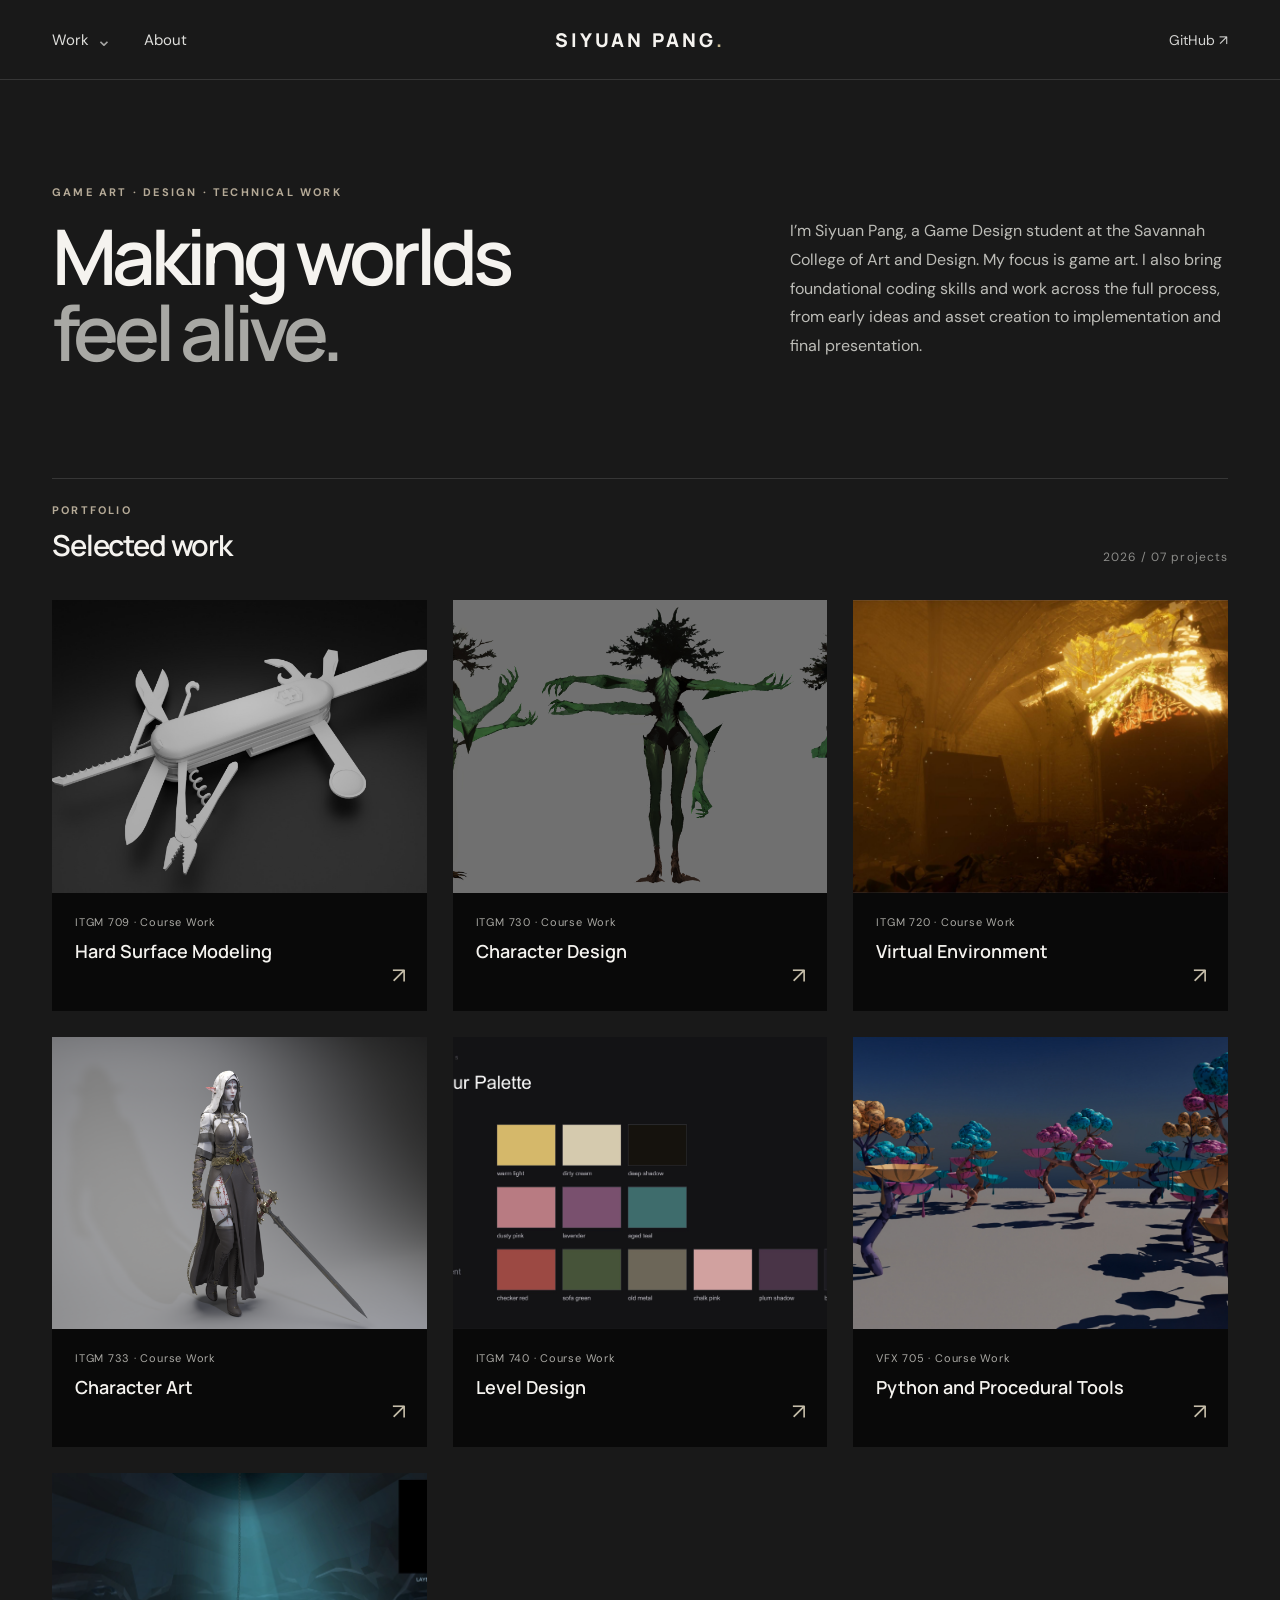
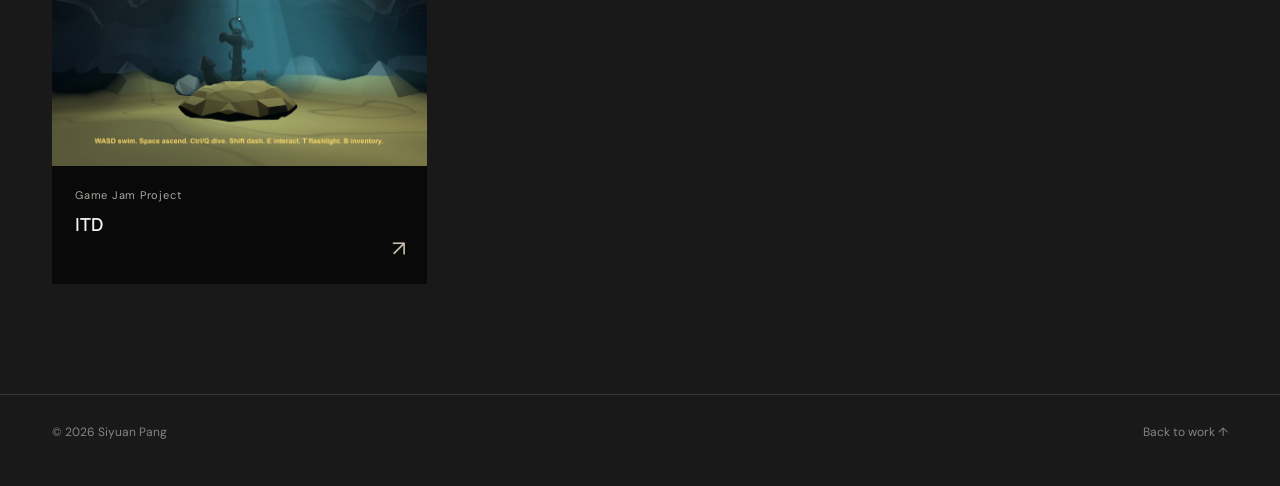
==== index.html @ f2a72a5d "Build Siyuan Pang portfolio" ====
<!doctype html><html lang="en"><head>
      <meta charset="utf-8"><meta name="viewport" content="width=device-width,initial-scale=1">
      <meta name="theme-color" content="#191919"><meta name="description" content="Game art, 3D work, and technical projects by Siyuan Pang, a SCAD game design student.">
      <title>Work — Siyuan Pang</title><link rel="stylesheet" href="style.css">
    </head><body><header class="site-header">
      <div class="header-inner">
        <nav class="nav-left" aria-label="Main navigation">
          <details class="work-menu"><summary>Work <span class="chevron">⌄</span></summary>
            <div class="work-list"><a href="projects/itgm-709/" class="">ITGM 709 · Hard Surface Modeling</a>
<a href="projects/itgm-730/" class="">ITGM 730 · Character Design</a>
<a href="projects/itgm-720/" class="">ITGM 720 · Virtual Environment</a>
<a href="projects/itgm-733/" class="">ITGM 733 · Character Art</a>
<a href="projects/itgm-740/" class="">ITGM 740 · Level Design</a>
<a href="projects/vfx-705/" class="">VFX 705 · Python and Procedural Tools</a>
<a href="projects/itd/" class="">Game Jam · ITD</a></div>
          </details>
          <a href="#about">About</a>
        </nav>
        <a class="brand" href="" aria-label="Siyuan Pang, home">SIYUAN PANG<span class="brand-dot">.</span></a>
        <a class="header-right" href="https://github.com/psywudi" target="_blank" rel="noopener noreferrer">GitHub ↗</a>
      </div>
    </header><main id="main">
      <section class="intro" id="about"><p class="eyebrow">GAME ART · DESIGN · TECHNICAL WORK</p>
        <h1>Making worlds<br><em>feel alive.</em></h1>
        <p class="intro-copy">I’m Siyuan Pang, a Game Design student at the Savannah College of Art and Design. My focus is game art. I also bring foundational coding skills and work across the full process, from early ideas and asset creation to implementation and final presentation.</p>
      </section>
      <section class="work-section" id="work"><div class="section-heading"><div><p class="eyebrow">PORTFOLIO</p><h2>Selected work</h2></div><span>2026 / 07 projects</span></div>
        <div class="project-grid"><a class="project-card" href="projects/itgm-709/">
          <div class="card-image"><img src="assets/media/3c8158d148.jpg" alt="Hard Surface Modeling preview" loading="lazy"></div>
          <div class="card-meta"><span class="card-kind">ITGM 709 · Course Work</span><h2>Hard Surface Modeling</h2><span class="card-arrow" aria-hidden="true">↗</span></div>
        </a><a class="project-card" href="projects/itgm-730/">
          <div class="card-image"><img src="assets/media/652cb315d4.png" alt="Character Design preview" loading="lazy"></div>
          <div class="card-meta"><span class="card-kind">ITGM 730 · Course Work</span><h2>Character Design</h2><span class="card-arrow" aria-hidden="true">↗</span></div>
        </a><a class="project-card" href="projects/itgm-720/">
          <div class="card-image"><img src="assets/media/4a0b3c3cb7.jpg" alt="Virtual Environment preview" loading="lazy"></div>
          <div class="card-meta"><span class="card-kind">ITGM 720 · Course Work</span><h2>Virtual Environment</h2><span class="card-arrow" aria-hidden="true">↗</span></div>
        </a><a class="project-card" href="projects/itgm-733/">
          <div class="card-image"><img src="assets/media/279b90b5cd.png" alt="Character Art preview" loading="lazy"></div>
          <div class="card-meta"><span class="card-kind">ITGM 733 · Course Work</span><h2>Character Art</h2><span class="card-arrow" aria-hidden="true">↗</span></div>
        </a><a class="project-card" href="projects/itgm-740/">
          <div class="card-image"><img src="assets/media/4869caa663.jpg" alt="Level Design preview" loading="lazy"></div>
          <div class="card-meta"><span class="card-kind">ITGM 740 · Course Work</span><h2>Level Design</h2><span class="card-arrow" aria-hidden="true">↗</span></div>
        </a><a class="project-card" href="projects/vfx-705/">
          <div class="card-image"><img src="assets/media/3069703648.jpg" alt="Python and Procedural Tools preview" loading="lazy"></div>
          <div class="card-meta"><span class="card-kind">VFX 705 · Course Work</span><h2>Python and Procedural Tools</h2><span class="card-arrow" aria-hidden="true">↗</span></div>
        </a><a class="project-card" href="projects/itd/">
          <div class="card-image"><img src="assets/media/f574fddcb0.jpg" alt="ITD preview" loading="lazy"></div>
          <div class="card-meta"><span class="card-kind">Game Jam Project</span><h2>ITD</h2><span class="card-arrow" aria-hidden="true">↗</span></div>
        </a></div>
      </section>
    </main>
      <footer class="site-footer"><span>© 2026 Siyuan Pang</span><a href="">Back to work ↑</a></footer>
      <dialog id="lightbox" class="lightbox"><button class="close-lightbox" aria-label="Close image">×</button><img alt="Expanded artwork"></dialog>
      <script src="site.js" defer></script></body></html>
---- style.css ----
@import url('https://fonts.googleapis.com/css2?family=DM+Sans:wght@400;500;600;700&family=Manrope:wght@400;500;600;700;800&display=swap');

:root{color-scheme:dark;--bg:#191919;--panel:#242424;--ink:#f5f3ef;--muted:#a7a7a5;--line:#363636;--accent:#ded4bf}
*{box-sizing:border-box}html{scroll-behavior:smooth}body{margin:0;background:var(--bg);color:var(--ink);font-family:'DM Sans',Arial,sans-serif}a{color:inherit;text-decoration:none}button{font:inherit}img,video{display:block;width:100%}::selection{background:#d6c8a6;color:#181818}
.site-header{height:80px;border-bottom:1px solid var(--line);position:relative;z-index:20;background:rgba(25,25,25,.97)}.header-inner{max-width:1660px;height:100%;margin:auto;padding:0 52px;display:grid;grid-template-columns:1fr auto 1fr;align-items:center;gap:20px}.nav-left{display:flex;align-items:center;gap:32px;color:#dededb;font-size:15px}.nav-left>a:hover,.header-right:hover,.back-link:hover{color:white}.brand{font-family:Manrope,Arial,sans-serif;font-size:19px;font-weight:800;letter-spacing:.17em;white-space:nowrap}.brand-dot{color:#c8b992}.header-right{justify-self:end;color:#d4d4d2;font-size:14px}.work-menu{position:relative}.work-menu summary{cursor:pointer;list-style:none}.work-menu summary::-webkit-details-marker{display:none}.chevron{display:inline-block;margin-left:3px;color:var(--muted);font-size:19px;vertical-align:-1px}.work-menu[open] .chevron{transform:rotate(180deg)}.work-list{position:absolute;top:calc(100% + 24px);left:-18px;width:338px;padding:12px;background:#252525;border:1px solid #414141;box-shadow:0 20px 45px #0008;display:grid;gap:2px}.work-list:before{content:'';position:absolute;top:-25px;left:0;right:0;height:25px}.work-list a{font-size:13px;line-height:1.35;color:#d8d8d6;padding:11px 12px;border-radius:2px}.work-list a:hover,.work-list a.current{background:#353535;color:#fff}
main{max-width:1660px;margin:auto;padding:0 52px}.intro{padding:105px 0 108px;display:grid;grid-template-columns:1.2fr .8fr;column-gap:80px;align-items:end}.eyebrow{color:#b5aa97;font-size:11px;font-weight:700;letter-spacing:.2em;text-transform:uppercase;margin:0 0 18px}.intro .eyebrow{grid-column:1/-1}.intro h1{font-family:Manrope,Arial,sans-serif;font-weight:600;font-size:clamp(55px,6vw,110px);letter-spacing:-.065em;line-height:.99;margin:0}.intro h1 em{font-style:normal;color:#a8a8a4}.intro-copy{font-size:16px;line-height:1.8;color:#bdbdb8;max-width:485px;margin:0 0 9px}.work-section{padding:0 0 110px}.section-heading{display:flex;align-items:end;justify-content:space-between;gap:20px;border-top:1px solid var(--line);padding:24px 0 35px}.section-heading .eyebrow{margin-bottom:8px}.section-heading h2{font-family:Manrope,Arial,sans-serif;font-weight:600;font-size:29px;letter-spacing:-.04em;margin:0}.section-heading>span{color:#8c8c89;font-size:12px;letter-spacing:.09em}.project-grid{display:grid;grid-template-columns:repeat(3,minmax(0,1fr));gap:26px}.project-card{background:#090909;display:block;min-width:0;transition:transform .25s ease,box-shadow .25s ease}.project-card:hover{transform:translateY(-5px);box-shadow:0 15px 35px #0005}.card-image{aspect-ratio:1.28;overflow:hidden;background:#303030}.card-image img{height:100%;object-fit:cover;transition:transform .55s ease}.project-card:hover img{transform:scale(1.045)}.card-meta{min-height:118px;padding:22px 23px 23px;position:relative}.card-kind{display:block;color:#aaa9a4;font-size:11px;letter-spacing:.07em;margin-bottom:10px}.card-meta h2{font-family:Manrope,Arial,sans-serif;font-size:18px;line-height:1.35;font-weight:600;margin:0;padding-right:30px}.card-arrow{position:absolute;right:21px;bottom:21px;font-size:22px;color:#c5bda9}
.site-footer{max-width:1660px;margin:auto;padding:29px 52px 46px;border-top:1px solid var(--line);display:flex;justify-content:space-between;gap:20px;color:#858580;font-size:12px}.site-footer a:hover{color:white}
.project-page{padding-bottom:96px}.project-top{padding:35px 0 0;display:flex;justify-content:space-between;color:#a8a8a4;font-size:13px}.project-top span{letter-spacing:.05em}.project-intro{padding:75px 0 80px;border-bottom:1px solid var(--line)}.project-intro h1{font-family:Manrope,Arial,sans-serif;font-size:clamp(48px,7vw,105px);font-weight:600;line-height:1.02;letter-spacing:-.065em;margin:0 0 27px;max-width:1100px}.project-intro>p:last-child{color:#aaa9a4;font-size:15px;line-height:1.7;max-width:570px;margin:0}.gallery-section{padding:56px 0 52px;border-bottom:1px solid var(--line)}.gallery-heading{display:flex;align-items:baseline;gap:25px;margin-bottom:27px}.gallery-index{font-size:12px;color:#8f8e8a;letter-spacing:.08em}.gallery-heading h2{font:600 27px Manrope,Arial,sans-serif;letter-spacing:-.04em;margin:0}.media-grid{display:grid;grid-template-columns:repeat(2,minmax(0,1fr));gap:20px}.media-item{margin:0;min-width:0;background:#282828}.image-button{display:block;width:100%;padding:0;background:none;border:0;cursor:zoom-in}.media-item img{width:100%;height:auto;max-height:790px;object-fit:contain;background:#282828}.media-item video{width:100%;height:auto;max-height:790px;background:#111}.media-item:has(img[alt*="Virtual"]),.media-item:has(img[alt*="Level"]){grid-column:auto}.source-link{padding:24px;border:1px solid #4b4b4b;display:flex;justify-content:space-between;align-items:center;color:#e9e7e1;font-size:14px}.source-link:hover{border-color:#9b927f;background:#252522}.source-link span{font-size:20px}.next-project{padding:60px 0 0;display:flex;align-items:baseline;justify-content:space-between;gap:20px}.next-project span{font-size:13px;color:#9b9b97}.next-project strong{font:600 clamp(24px,3.3vw,50px) Manrope,Arial,sans-serif;letter-spacing:-.04em}.next-project:hover strong{color:#cfc2a9}
.lightbox{border:0;padding:0;max-width:94vw;max-height:94vh;background:transparent;overflow:visible}.lightbox::backdrop{background:#000e}.lightbox img{max-width:94vw;max-height:90vh;width:auto;height:auto;object-fit:contain}.close-lightbox{position:absolute;right:0;top:-42px;border:0;background:none;color:white;font-size:32px;line-height:1;cursor:pointer}
@media(max-width:1000px){.intro{grid-template-columns:1fr;padding:85px 0;gap:24px}.intro .eyebrow{grid-column:auto}.intro-copy{max-width:650px}.project-grid{grid-template-columns:repeat(2,minmax(0,1fr))}}
@media(max-width:650px){.site-header{height:67px}.header-inner{padding:0 20px;grid-template-columns:1fr auto}.brand{font-size:14px;letter-spacing:.1em;grid-column:2;grid-row:1}.nav-left{grid-column:1;grid-row:1;gap:16px;font-size:13px}.header-right{display:none}.work-list{left:-8px;top:calc(100% + 23px);width:min(90vw,330px)}main{padding:0 20px}.intro{padding:67px 0 75px;gap:23px}.intro h1{font-size:clamp(50px,13vw,75px)}.intro-copy{font-size:14px;line-height:1.7}.section-heading{padding:21px 0 25px}.section-heading h2{font-size:25px}.section-heading>span{font-size:10px}.project-grid{grid-template-columns:1fr;gap:20px}.card-image{aspect-ratio:1.35}.card-meta{min-height:98px;padding:19px}.card-meta h2{font-size:17px}.work-section{padding-bottom:75px}.project-top{padding-top:25px;font-size:11px}.project-intro{padding:64px 0 58px}.project-intro h1{font-size:clamp(48px,12vw,70px)}.project-intro>p:last-child{font-size:13px}.gallery-section{padding:38px 0}.gallery-heading{gap:15px}.gallery-heading h2{font-size:21px}.media-grid{grid-template-columns:1fr;gap:14px}.next-project{padding-top:45px;display:block}.next-project strong{display:block;margin-top:10px}.site-footer{padding:25px 20px 35px}}
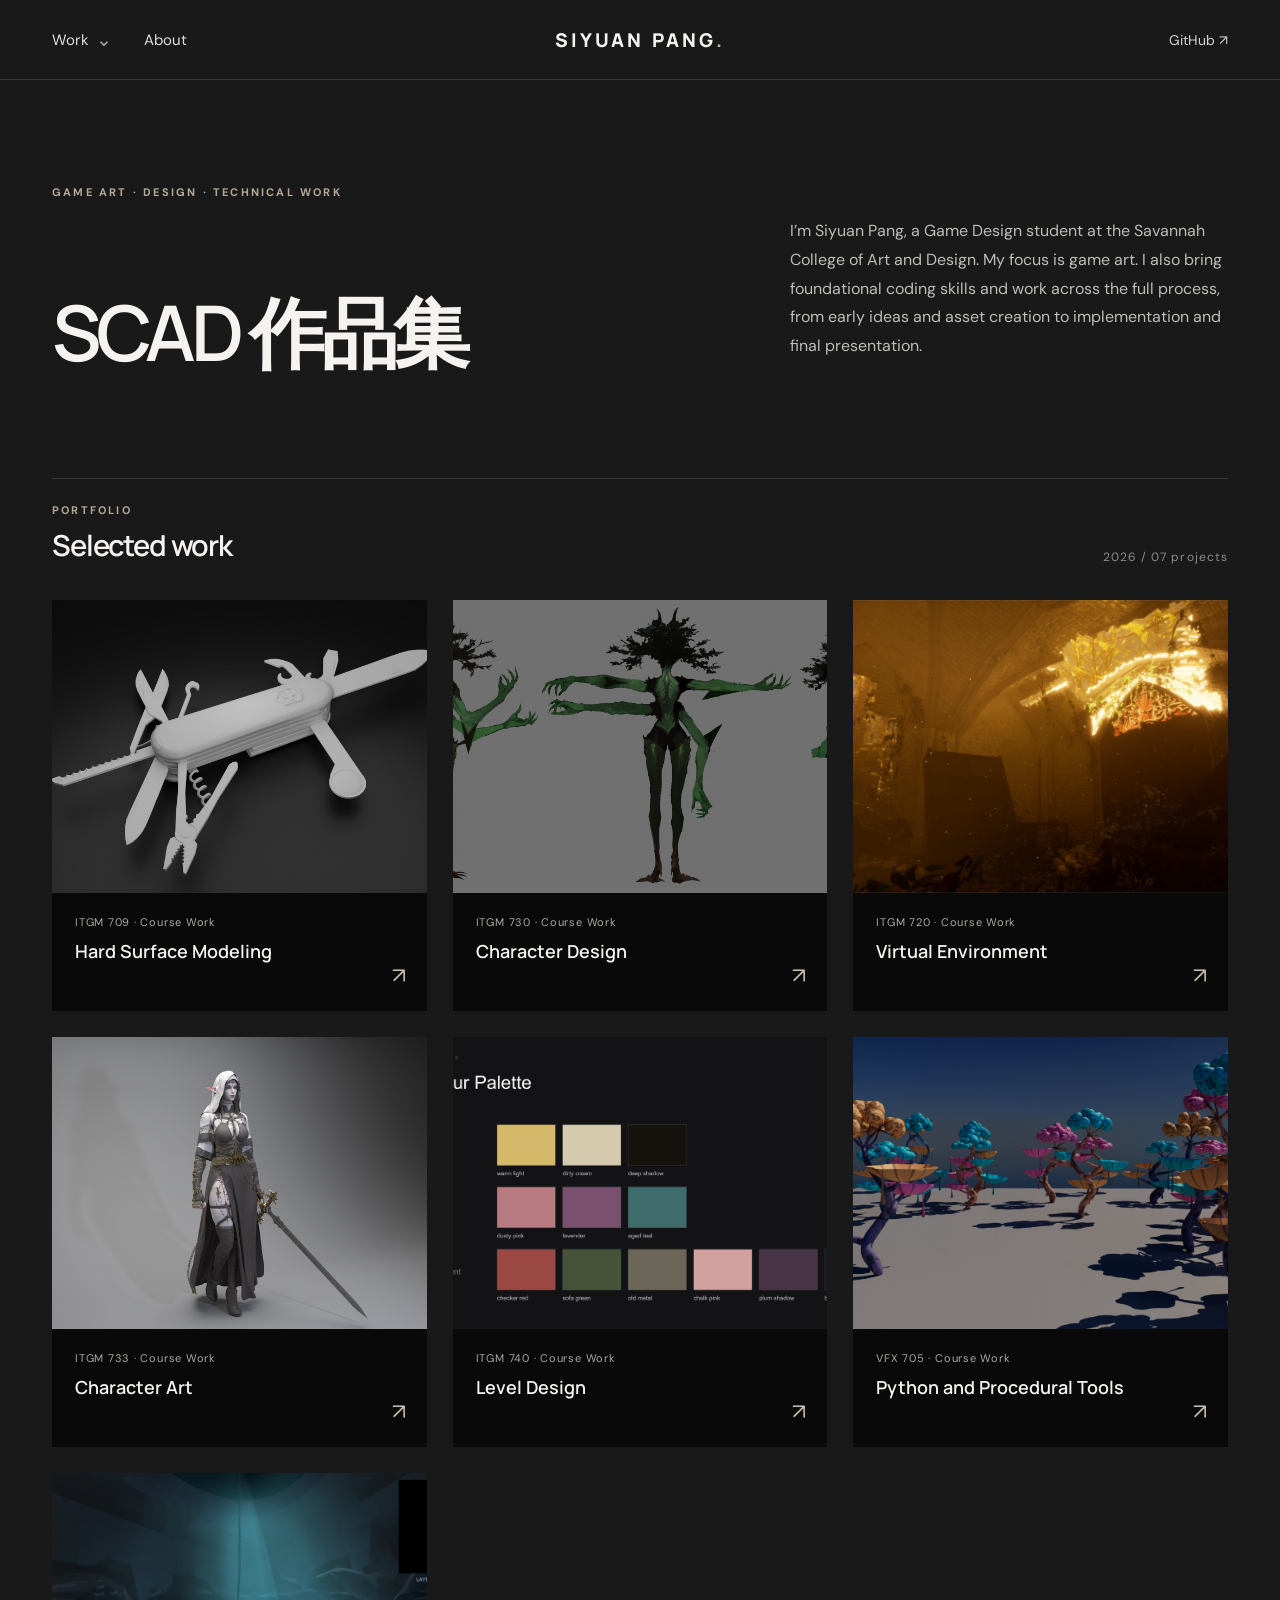
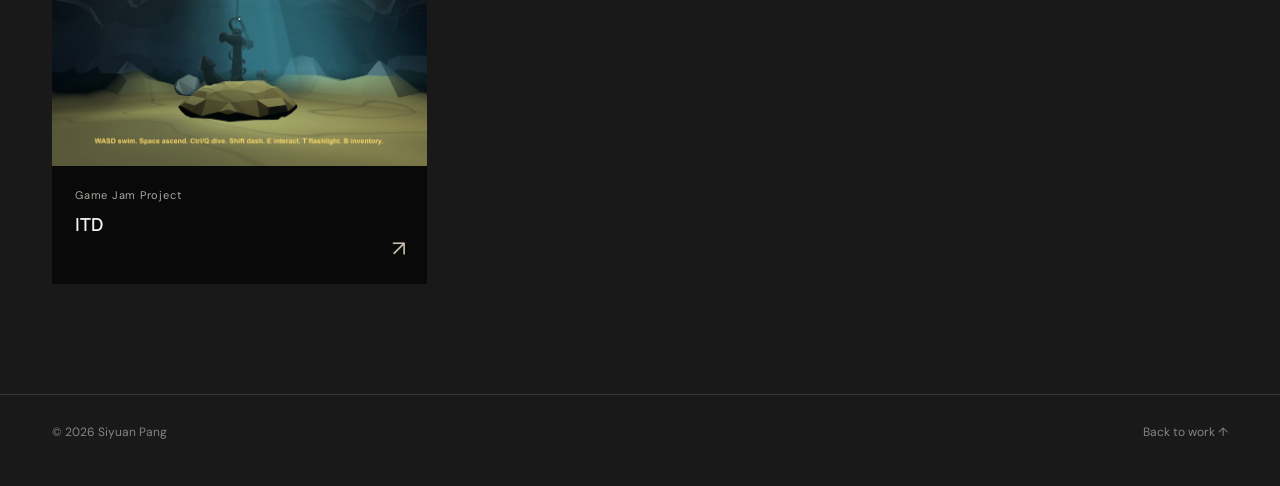
==== commit e59c82d9: "Rename portfolio hero to SCAD 作品集" ====
--- a/index.html
+++ b/index.html
@@ -21,7 +21,7 @@
       </div>
     </header><main id="main">
       <section class="intro" id="about"><p class="eyebrow">GAME ART · DESIGN · TECHNICAL WORK</p>
-        <h1>Making worlds<br><em>feel alive.</em></h1>
+        <h1>SCAD 作品集</h1>
         <p class="intro-copy">I’m Siyuan Pang, a Game Design student at the Savannah College of Art and Design. My focus is game art. I also bring foundational coding skills and work across the full process, from early ideas and asset creation to implementation and final presentation.</p>
       </section>
       <section class="work-section" id="work"><div class="section-heading"><div><p class="eyebrow">PORTFOLIO</p><h2>Selected work</h2></div><span>2026 / 07 projects</span></div>
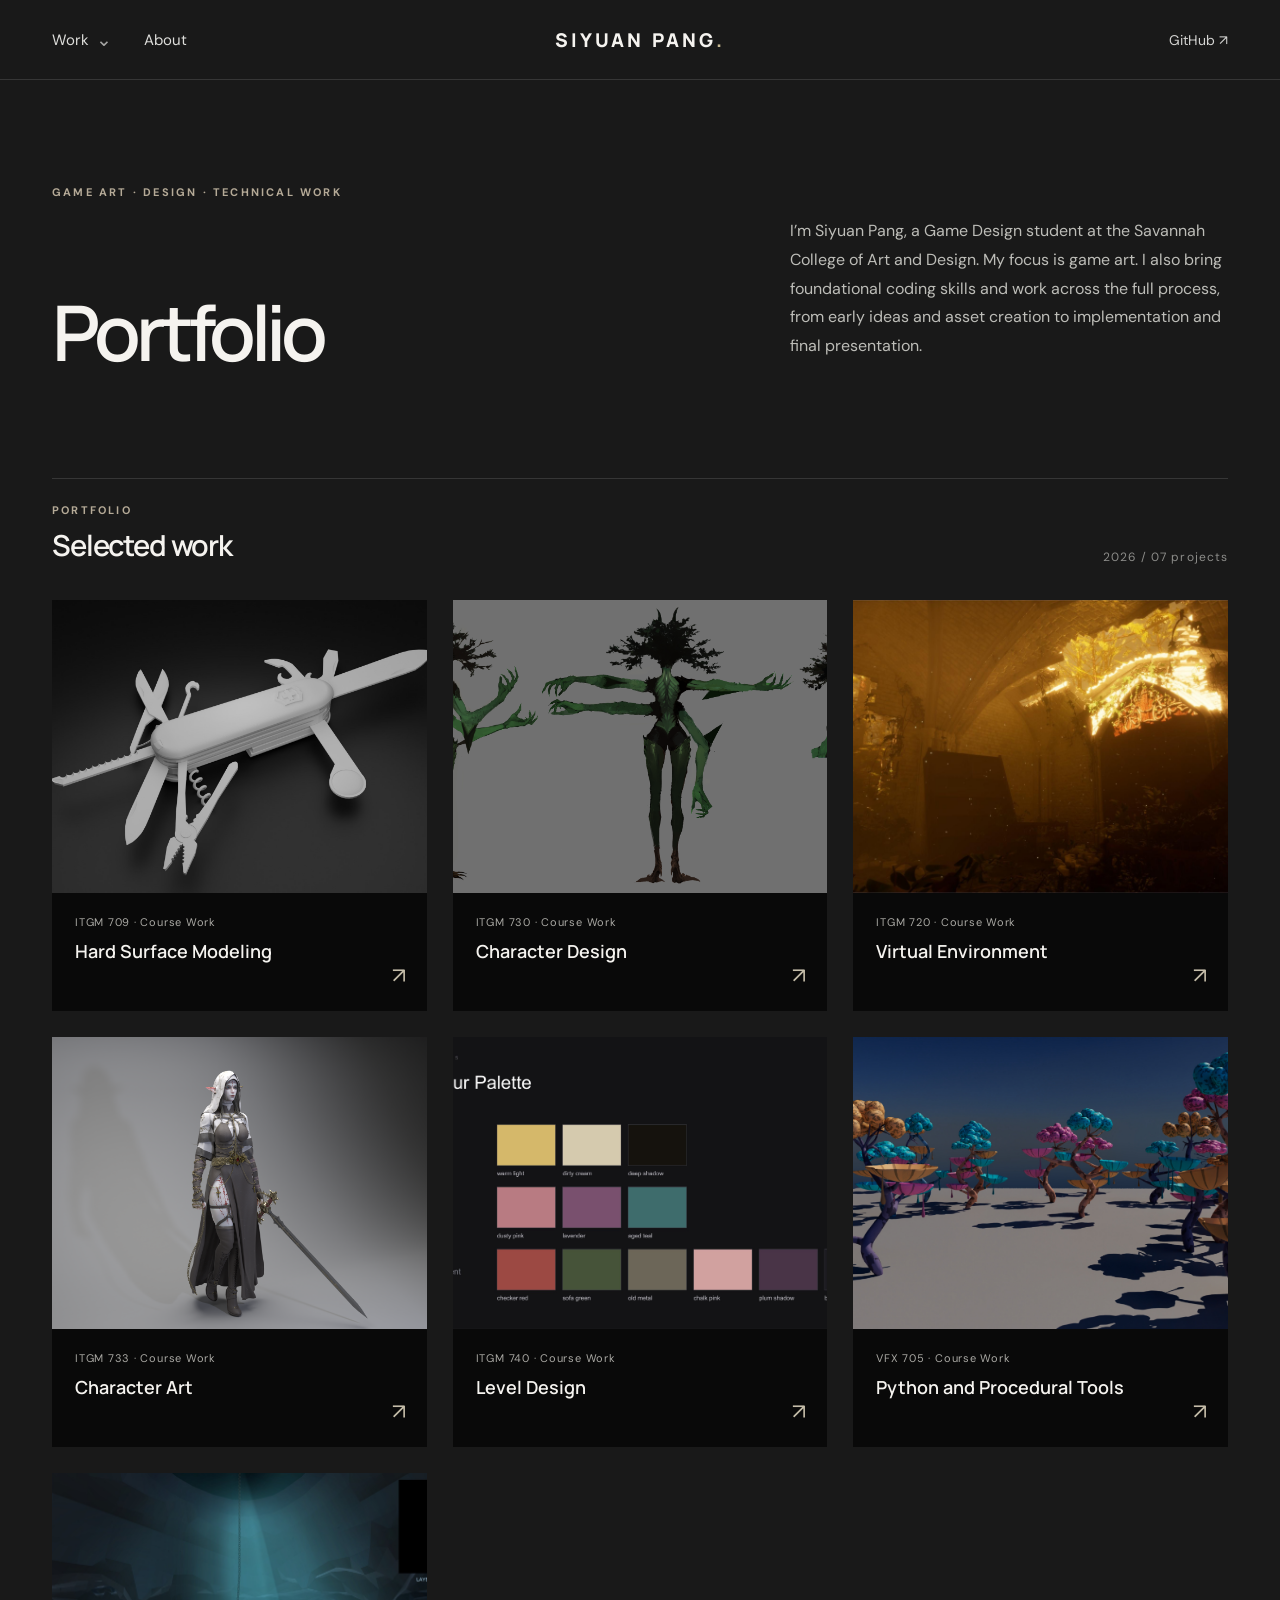
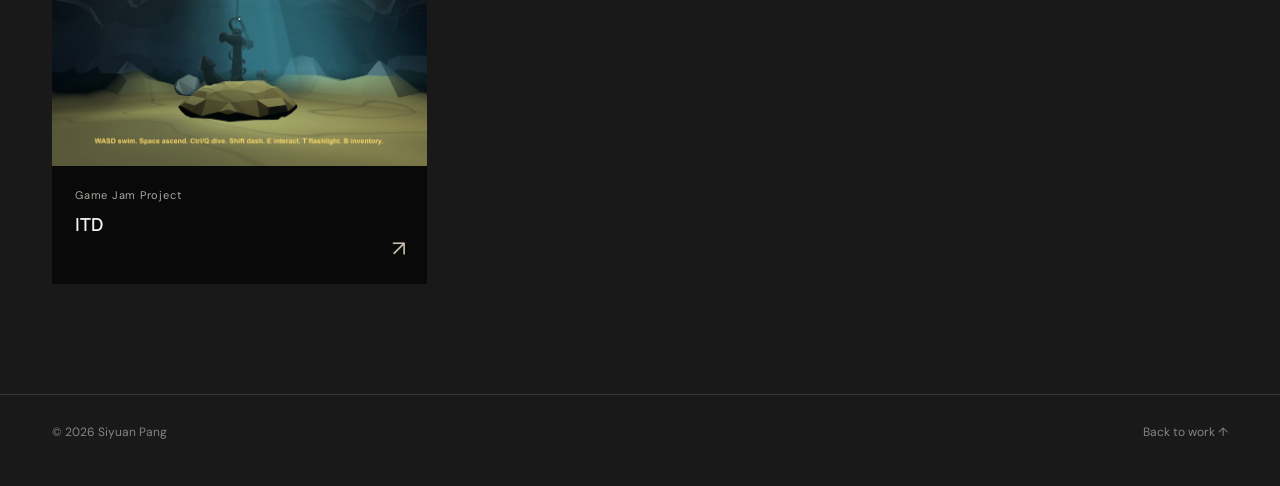
==== commit 0e7e5248: "Use English portfolio title" ====
--- a/index.html
+++ b/index.html
@@ -1,7 +1,7 @@
 <!doctype html><html lang="en"><head>
       <meta charset="utf-8"><meta name="viewport" content="width=device-width,initial-scale=1">
       <meta name="theme-color" content="#191919"><meta name="description" content="Game art, 3D work, and technical projects by Siyuan Pang, a SCAD game design student.">
-      <title>Work — Siyuan Pang</title><link rel="stylesheet" href="style.css">
+      <title>Portfolio — Siyuan Pang</title><link rel="stylesheet" href="style.css">
     </head><body><header class="site-header">
       <div class="header-inner">
         <nav class="nav-left" aria-label="Main navigation">
@@ -21,7 +21,7 @@
       </div>
     </header><main id="main">
       <section class="intro" id="about"><p class="eyebrow">GAME ART · DESIGN · TECHNICAL WORK</p>
-        <h1>SCAD 作品集</h1>
+        <h1>Portfolio</h1>
         <p class="intro-copy">I’m Siyuan Pang, a Game Design student at the Savannah College of Art and Design. My focus is game art. I also bring foundational coding skills and work across the full process, from early ideas and asset creation to implementation and final presentation.</p>
       </section>
       <section class="work-section" id="work"><div class="section-heading"><div><p class="eyebrow">PORTFOLIO</p><h2>Selected work</h2></div><span>2026 / 07 projects</span></div>
